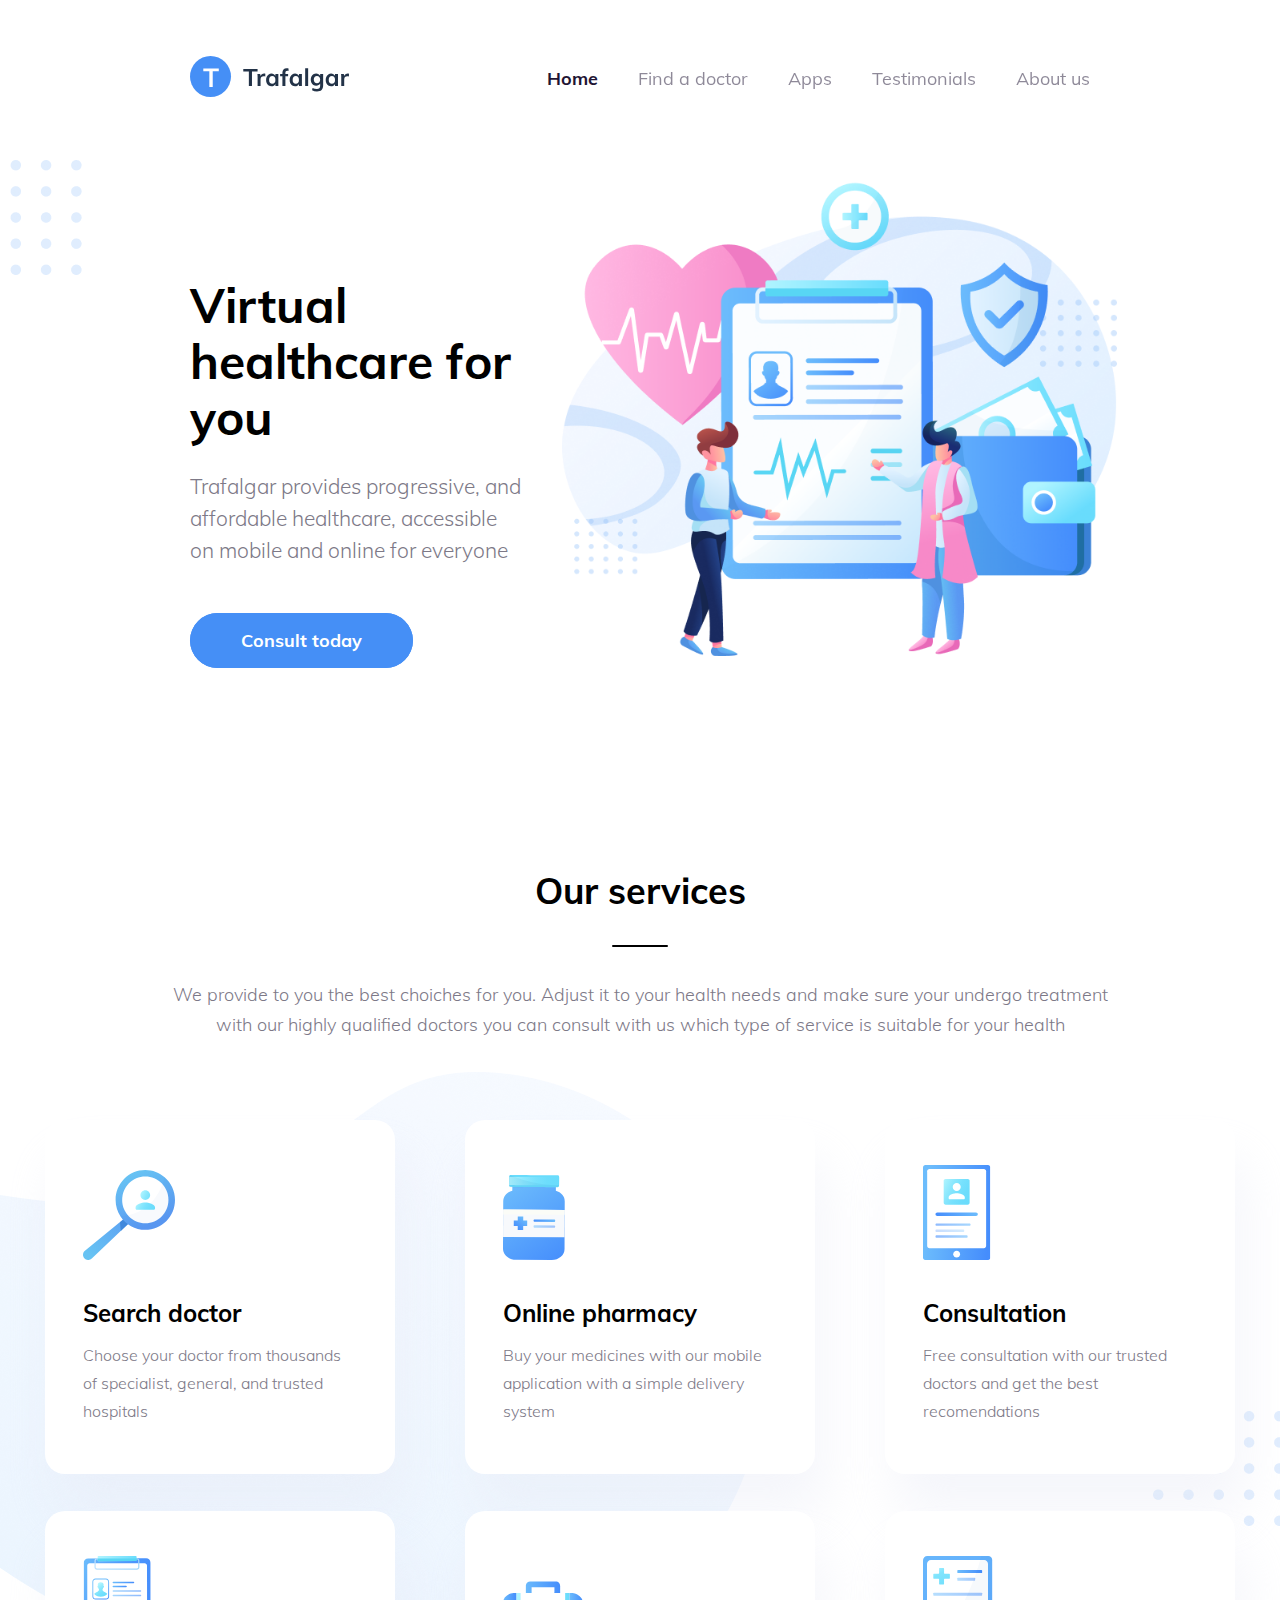
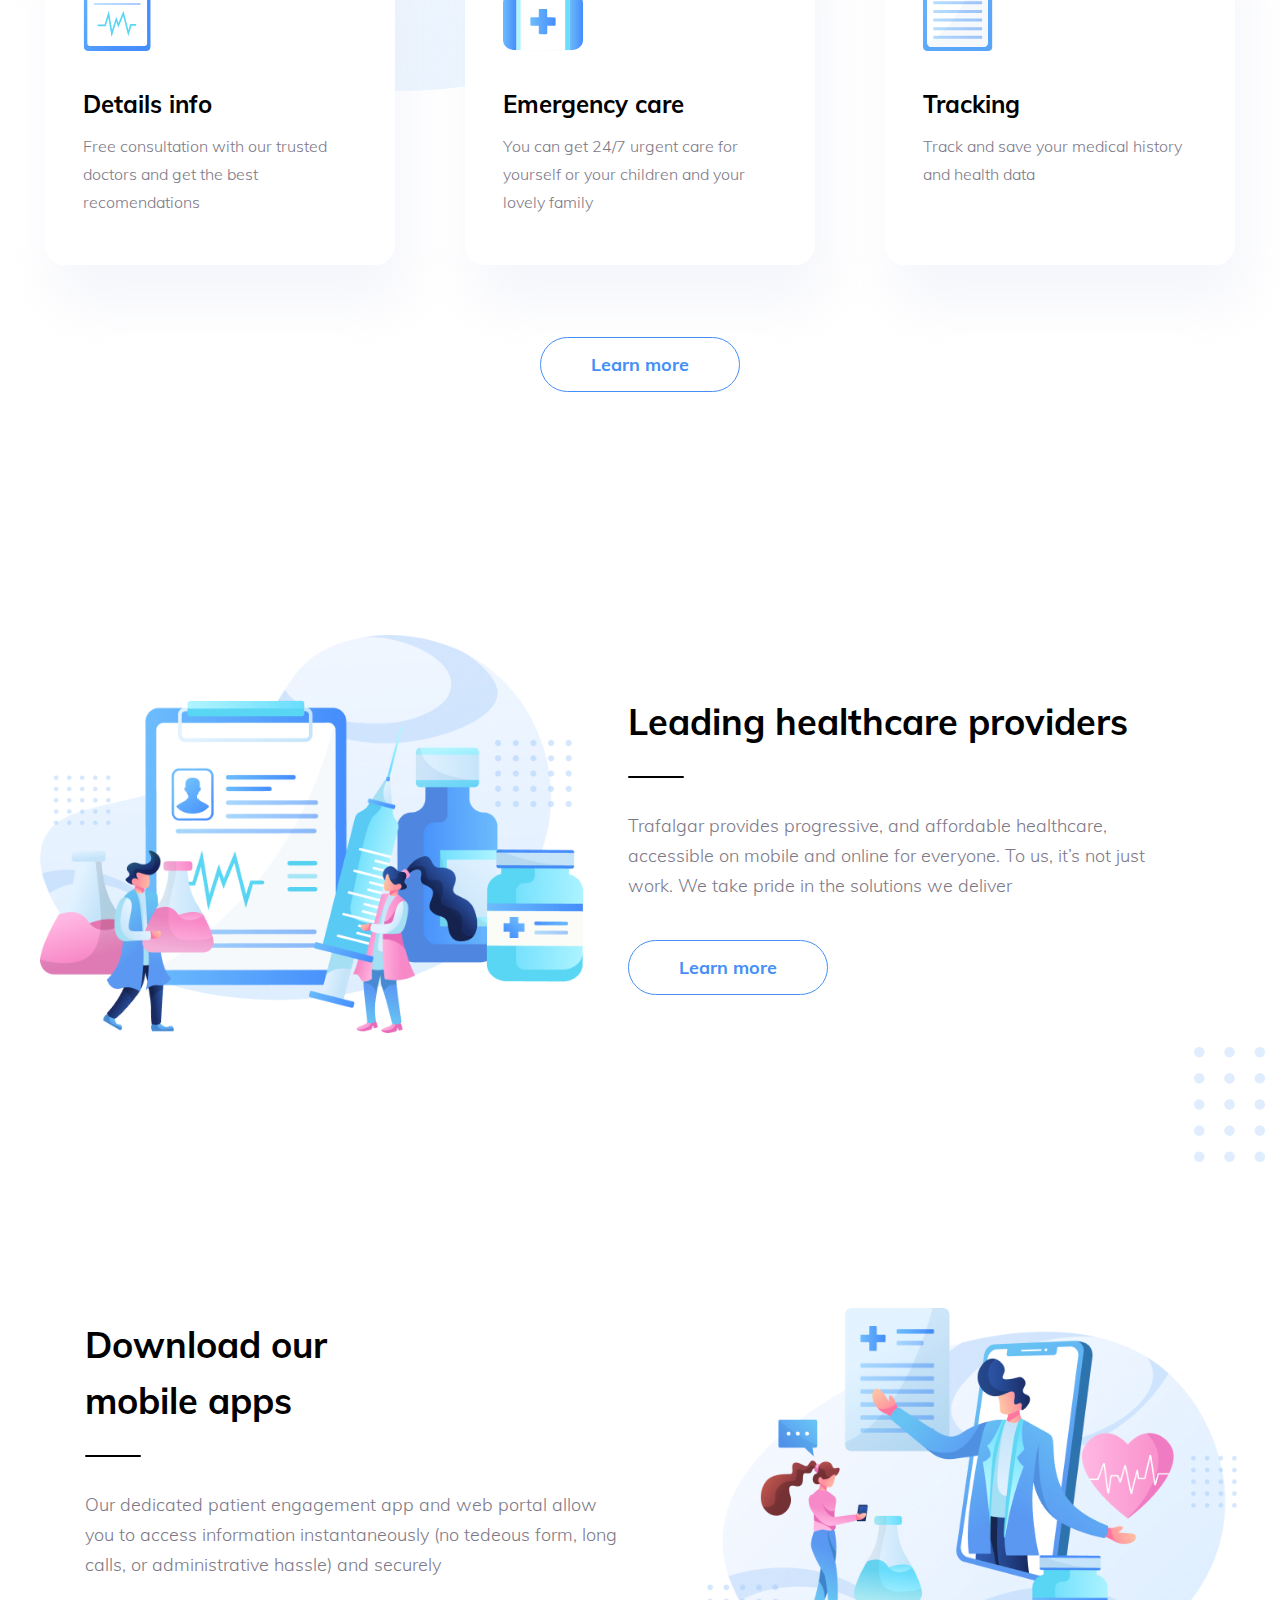
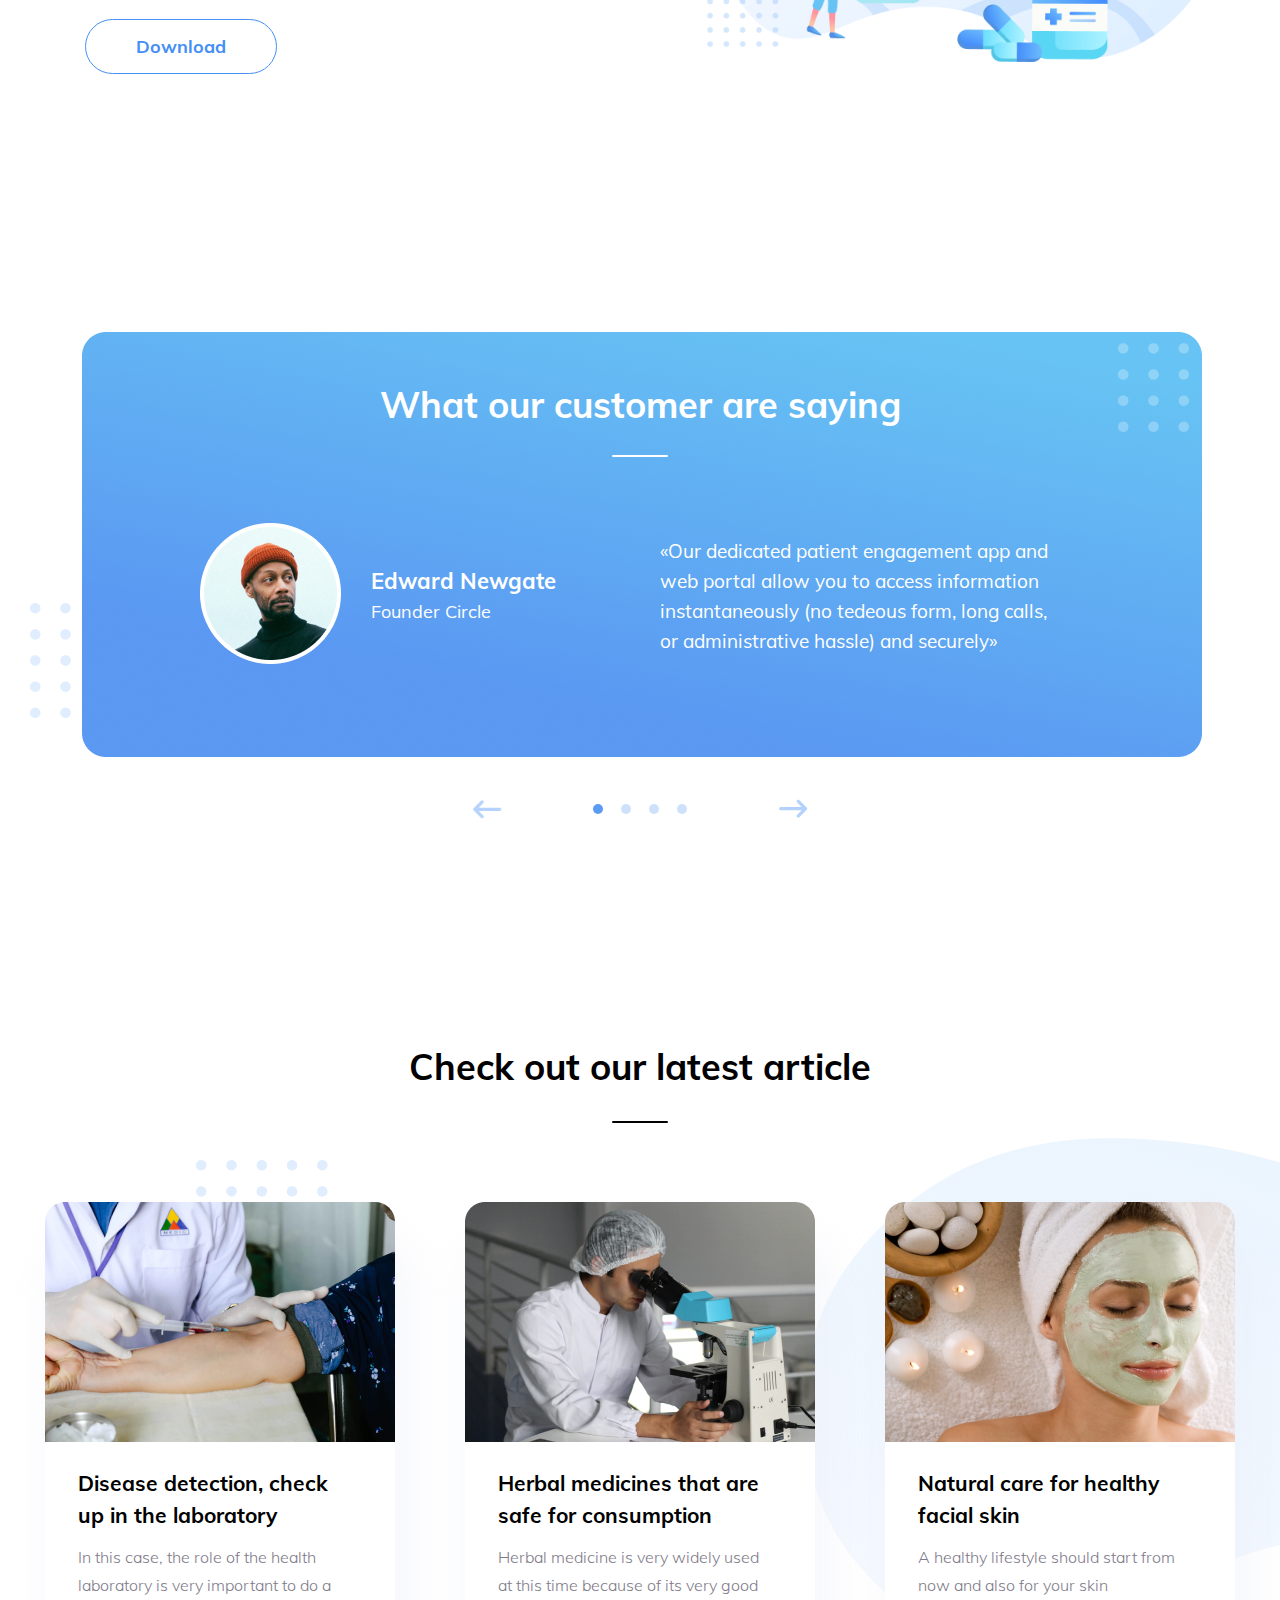
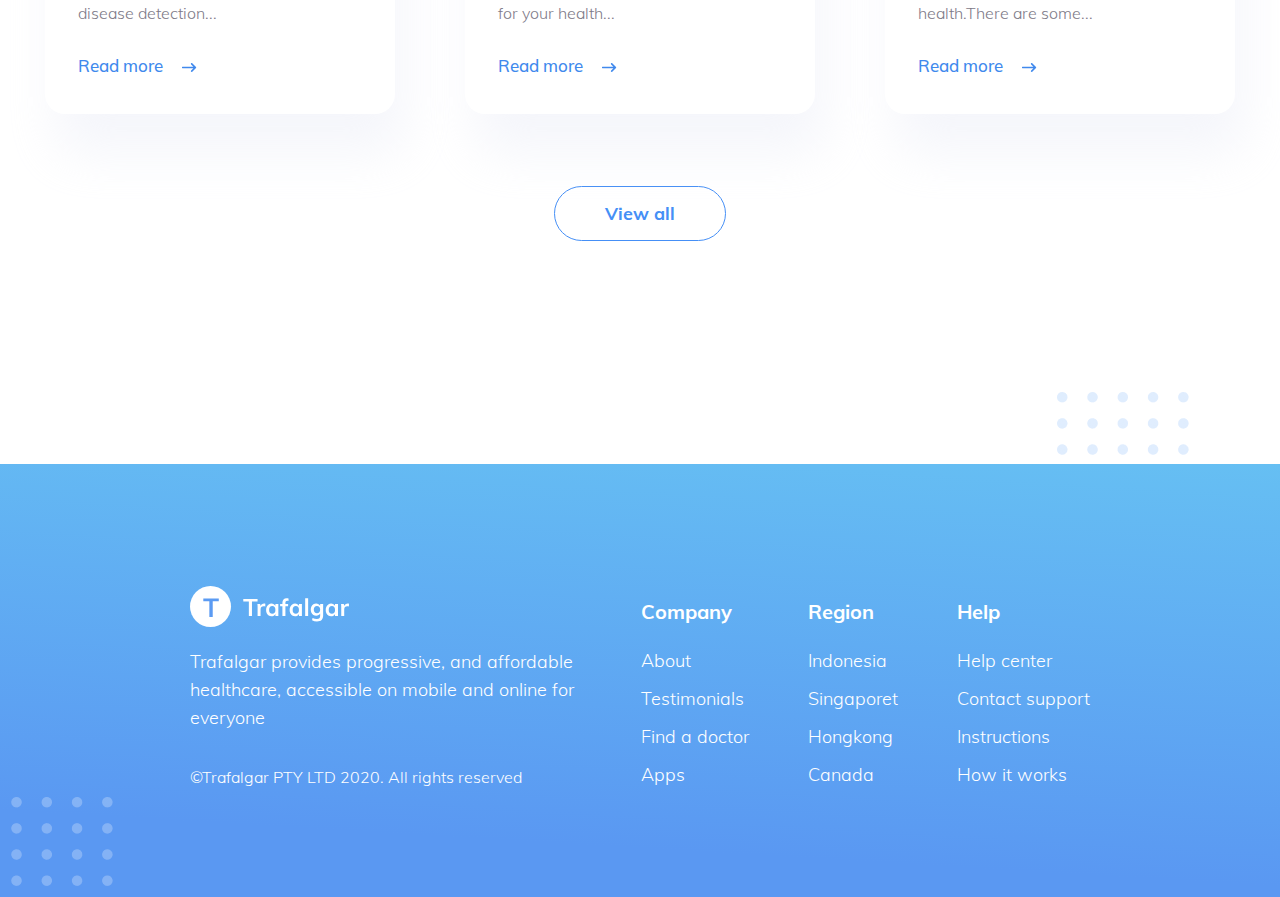
==== project-html-css/index.html @ c1dc4e87 "project-html-css" ====
<!DOCTYPE html>
<html lang="en">
<head>
	<meta charset="UTF-8">
	<title>Проект модуля HTML&& CSS</title>
	<link rel="stylesheet" href="./css/style.css">
	<meta name="viewport" content="width=device-width, initial-scale=1.0">
</head>

<body>
	<div class="trafalgar">
		<header class="header">
			<div class="header__logo">
				<img src="./img/logo.svg" alt="">
			</div>
			<div class="header__nav">
				<a class="header__navLink header__navLinkActive" href="#">Home</a>
				<a class="header__navLink" href="#">Find a doctor</a>
				<a class="header__navLink" href="#">Apps</a>
				<a class="header__navLink" href="#">Testimonials</a>
				<a class="header__navLink" href="#">About us</a>
			</div>
		</header>

		<div class="wrapper">
			<section class="virtual">
				<div class="virtual__about">
					<h1 class="virtual__aboutTitle">Virtual healthcare for you</h1>
					<div class="virtual__aboutText">
						Trafalgar provides progressive, and affordable healthcare, accessible on&nbsp;mobile and online for everyone
					</div>
<!--					<a href="#" class="virtual__aboutLink">Consult today</a>-->

					<div class="virtual__button">
						<a href="#" class="button buttonActive">Consult today</a>
					</div>
				</div>
				<div class="virtual__img">
					<img src="./img/virtual.png" alt="" class="virtual__imgMain">
				</div>
			</section>

			<section class="services">
				<div class="services__title">
					Our services
				</div>
				<div class="trafalgarHr">
				</div>
				<div class="services__text">
					We provide to you the best choiches for you. Adjust it to your health needs and make sure your undergo treatment with our highly qualified doctors you can consult with us which type of service is suitable for your health
				</div>
				<div class="services__items">
					<div class="services__group">
						<div class="services__groupImg">
							<img src="./img/search.svg" alt="">
						</div>
						<h3 class="services__groupTitle">
							Search doctor
						</h3>
						<div class="services__groupText">
							Choose your doctor from thousands of specialist, general, and trusted hospitals
						</div>
					</div>
					<div class="services__group">
						<div class="services__groupImg">
							<img src="./img/pharma.svg" alt="">
						</div>
						<h3 class="services__groupTitle">
							Online pharmacy
						</h3>
						<div class="services__groupText">
							Buy your medicines with our mobile application with a simple delivery system
						</div>
					</div>
					<div class="services__group">
						<div class="services__groupImg">
							<img src="./img/consultation.svg" alt="">
						</div>
						<h3 class="services__groupTitle">
							Consultation
						</h3>
						<div class="services__groupText">
							Free consultation with our trusted doctors and get the best recomendations
						</div>
					</div>
					<div class="services__group">
						<div class="services__groupImg">
							<img src="./img/details.svg" alt="">
						</div>
						<h3 class="services__groupTitle">
							Details info
						</h3>
						<div class="services__groupText">
							Free consultation with our trusted doctors and get the best recomendations
						</div>
					</div>
					<div class="services__group">
						<div class="services__groupImg">
							<img src="./img/emergency-care.svg" alt="">
						</div>
						<h3 class="services__groupTitle">
							Emergency care
						</h3>
						<div class="services__groupText">
							You can get 24/7 urgent care for yourself or your children and your lovely family
						</div>
					</div>
					<div class="services__group">
						<div class="services__groupImg">
							<img src="./img/tracking.svg" alt="">
						</div>
						<h3 class="services__groupTitle">
							Tracking
						</h3>
						<div class="services__groupText">
							Track and save your medical history and health data
						</div>
					</div>
				</div>
				<div class="trafalgar__button">
					<a href="#" class="button">Learn more</a>
				</div>
			</section>

			<section class="leading">
				<div class="leadingWrapper">
					<div class="leading__img">
						<img src="./img/trafalgar-leading.png" alt="">
					</div>
					<div class="leading__info">
						<div class="leading__infoTitle">
							Leading healthcare providers
						</div>
						<div class="trafalgarHr">
						</div>
						<div class="leading__infoText">
							Trafalgar provides progressive, and affordable healthcare, accessible on&nbsp;mobile and online for everyone. To&nbsp;us, it&rsquo;s not just work. We&nbsp;take pride in&nbsp;the solutions we&nbsp;deliver
						</div>
						<div class="trafalgar__button">
							<a href="#" class="button">Learn more</a>
						</div>
					</div>
				</div>
			</section>

			<section class="download">
				<div class="downloadWrapper">
					<div class="download__img">
						<img src="./img/trafalgar-download.png" alt="">
					</div>
					<div class="download__info">
						<div class="download__infoTitle">
							Download our <br>
							mobile apps
						</div>
						<div class="trafalgarHr">
						</div>
						<div class="download__infoText">
							Our dedicated patient engagement app and web portal allow you to&nbsp;access information instantaneously (no&nbsp;tedeous form, long calls, or&nbsp;administrative hassle) and securely
						</div>
						<div class="trafalgar__button">
							<a href="#" class="button">Download</a>
						</div>
					</div>
				</div>
			</section>

			<section class="slider">
				<div class="sliderWrapper">
					<div class="slider__slide">
						<div class="slider__slideTitle">
							What our customer are saying
						</div>
						<div class="trafalgarHr">
						</div>
						<div class="slider__slideInfo">
							<div class="slider__slideAuthor">
								<div class="slider__slideAuthor--img">
									<img src="./img/author.png" alt="">
								</div>
								<div class="slider__slideAuthor--info">
									<div class="slider__slideAuthor--name">
										Edward Newgate
									</div>
									<div class="slider__slideAuthor--profession">
										Founder Circle
									</div>
								</div>
							</div>
							<div class="slider__slideText">
								&laquo;Our dedicated patient engagement app and web portal allow you to&nbsp;access information instantaneously (no&nbsp;tedeous form, long calls, or&nbsp;administrative hassle) and securely&raquo;
							</div>
						</div>
					</div>
					<div class="slider__nav">
						<div class="slider__navPrev">
							<img src="./img/arrowslider.png" alt="">
						</div>
						<div class="slider__navTabs">
							<div class="slider__navTab slider__navTab--active">
							</div>
							<div class="slider__navTab">
							</div>
							<div class="slider__navTab">
							</div>
							<div class="slider__navTab">
							</div>
						</div>
						<div class="slider__navNext">
							<img src="./img/arrowslider.png" alt="">
						</div>
					</div>
				</div>
			</section>


			<section class="checkOut">
				<div class="checkOut__title">
					Check out our latest article
				</div>
				<div class="trafalgarHr">
				</div>
				<!--
				<div class="checkOut__text">
					
				</div>
-->
				<div class="checkOut__articles">
					<div class="checkOut__group">
						<div class="checkOut__groupImg">
							<img src="./img/article1.png" alt="">
						</div>
						<div class="checkOut__groupDescription">
							<h3 class="checkOut__groupTitle">
								Disease detection, check up in the laboratory
							</h3>
							<div class="checkOut__groupText">
								In this case, the role of the health laboratory is very important to do a disease detection...
							</div>
							<div class="checkOut__more">
								<a href="" class="checkOut__moreText">Read more
									<img src="./img/more.png" alt="" class="checkOut__moreImg">
								</a>
							</div>
						</div>
					</div>
					<div class="checkOut__group">

						<div class="checkOut__groupImg">
							<img src="./img/article2.png" alt="">
						</div>

						<div class="checkOut__groupDescription">
							<h3 class="checkOut__groupTitle">
								Herbal medicines that are safe for consumption
							</h3>
							<div class="checkOut__groupText">
								Herbal medicine is very widely used at this time because of its very good for your health...
							</div>
							<div class="checkOut__more">
								<a href="" class="checkOut__moreText">Read more
									<img src="./img/more.png" alt="" class="checkOut__moreImg">
								</a>
							</div>
						</div>
					</div>
					<div class="checkOut__group">

						<div class="checkOut__groupImg">
							<img src="./img/article3.png" alt="">
						</div>

						<div class="checkOut__groupDescription">
							<h3 class="checkOut__groupTitle">
								Natural care for healthy facial skin
							</h3>
							<div class="checkOut__groupText">
								A healthy lifestyle should start from now and also for your skin health.There are some...
							</div>
							<div class="checkOut__more">
								<a href="" class="checkOut__moreText">Read more
									<img src="./img/more.png" alt="" class="checkOut__moreImg">
								</a>
							</div>
						</div>
					</div>

				</div>
				<div class="trafalgar__button">
					<a href="#" class="button">View all</a>
				</div>
			</section>
		</div>

		<footer class="footer">
			<div class="footer__about">
				<div class="footer__logo">
					<img src="./img/footer-logo.svg" alt="">
				</div>
				<div class="footer__desc">
					Trafalgar provides progressive, and affordable healthcare, accessible on&nbsp;mobile and online for everyone
				</div>
				<div class="footer__copyright">
					&copy;Trafalgar PTY LTD 2020. All rights reserved
				</div>
			</div>
			<div class="footer__navItems">
				<div class="footer__title">
					Company
				</div>
				<a class="footer__navLink" href="#">About</a>
				<a class="footer__navLink" href="#">Testimonials</a>
				<a class="footer__navLink" href="#">Find a doctor</a>
				<a class="footer__navLink" href="#">Apps</a>
			</div>
			<div class="footer__navItems">
				<div class="footer__title">
					Region
				</div>
				<a class="footer__navLink" href="#">Indonesia</a>
				<a class="footer__navLink" href="#">Singaporet</a>
				<a class="footer__navLink" href="#">Hongkong</a>
				<a class="footer__navLink" href="#">Canada</a>
			</div>
			<div class="footer__navItems">
				<div class="footer__title">
					Help
				</div>
				<a class="footer__navLink" href="#">Help center</a>
				<a class="footer__navLink" href="#">Contact support</a>
				<a class="footer__navLink" href="#">Instructions</a>
				<a class="footer__navLink" href="#">How it works</a>
			</div>
		</footer>
	</div>

</body></html>
---- project-html-css/css/style.css ----
@import './font.css';
@import './virtual.css';
@import './services.css';
@import './leading.css';
@import './download.css';
@import './button.css';
@import './checkout.css';
@import './slider.css';
@import './footer.css';

* {
	padding: 0;
	margin: 0;
}

.trafalgar {
	max-width: 1600px;
	margin: 0 auto;
	font-family: 'Mulish', sans-serif;
}

.header {
	position: relative;
	display: flex;
	justify-content: space-between;
	align-items: center;
	padding: 56px 190px;
}

.header:before {
	content: url(../img/el-header.png);
	position: absolute;
	z-index: -1;
	top: 160px;
	left: 0px;
}

.header__nav {
	display: flex;
	justify-content: space-between;
}

.header__navLink {
	margin-left: 40px;
	font-weight: 400;
	font-size: 18px;
	line-height: 23px;
	color: #1F1534;
	opacity: 0.5;
	text-decoration: none;
}

.header__navLinkActive {
	opacity: 1;
	font-weight: 700;
}

.header__navLink:hover {
	opacity: 1;
	font-weight: 400;
	cursor: pointer;
}


@media only screen and (max-width: 960px) {
	.header {
		flex-direction: column;
		align-items: center;
		padding: 56px 40px;
	}
	.header__nav{
	display: flex;
	justify-content: space-between;
		flex-wrap: wrap;
		max-width: 300px;
	}
	.header__logo {
		padding-bottom: 40px;
	}
}

.trafalgarHr {
	box-sizing: border-box;
	display: flex;
	justify-content: center;
	align-items: center;
	width: 56px;
	height: 2px;
	background: #000000;
	margin: 26px auto 33px;
	border-radius: 5px;
}
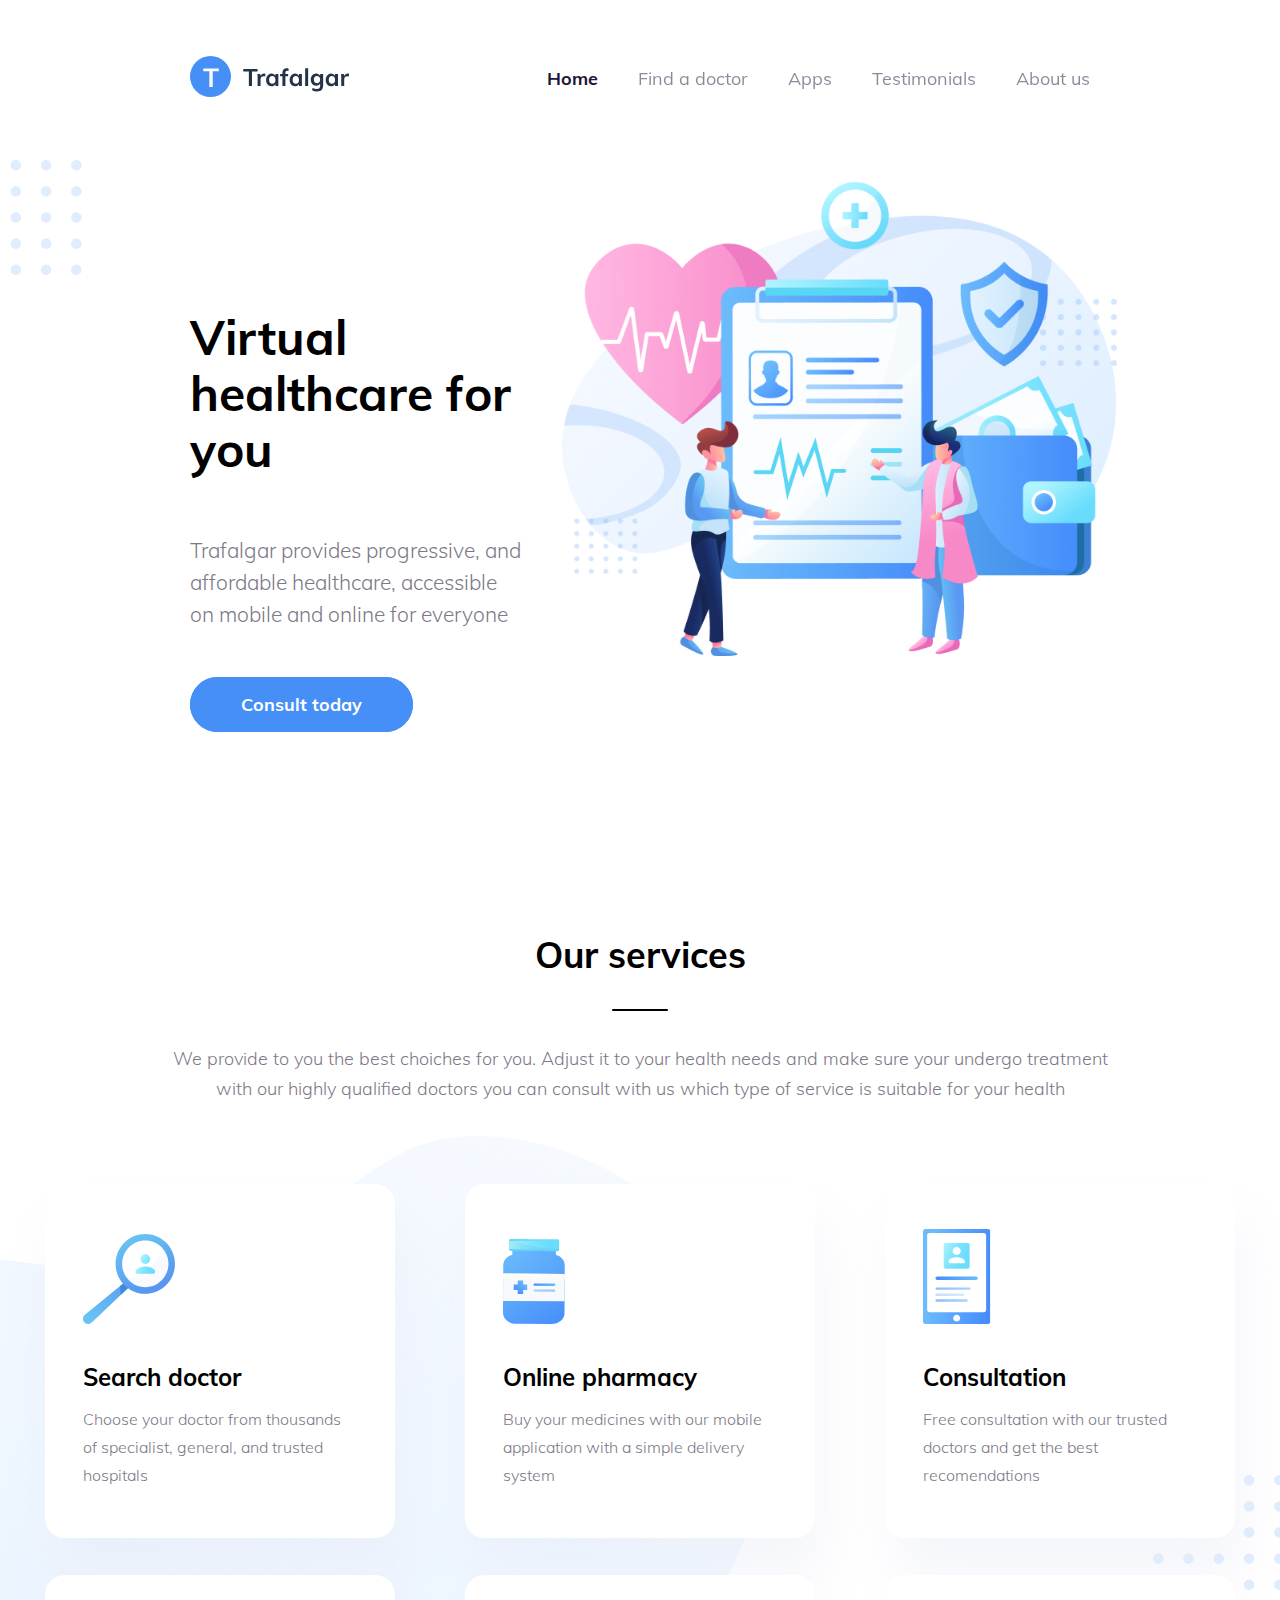
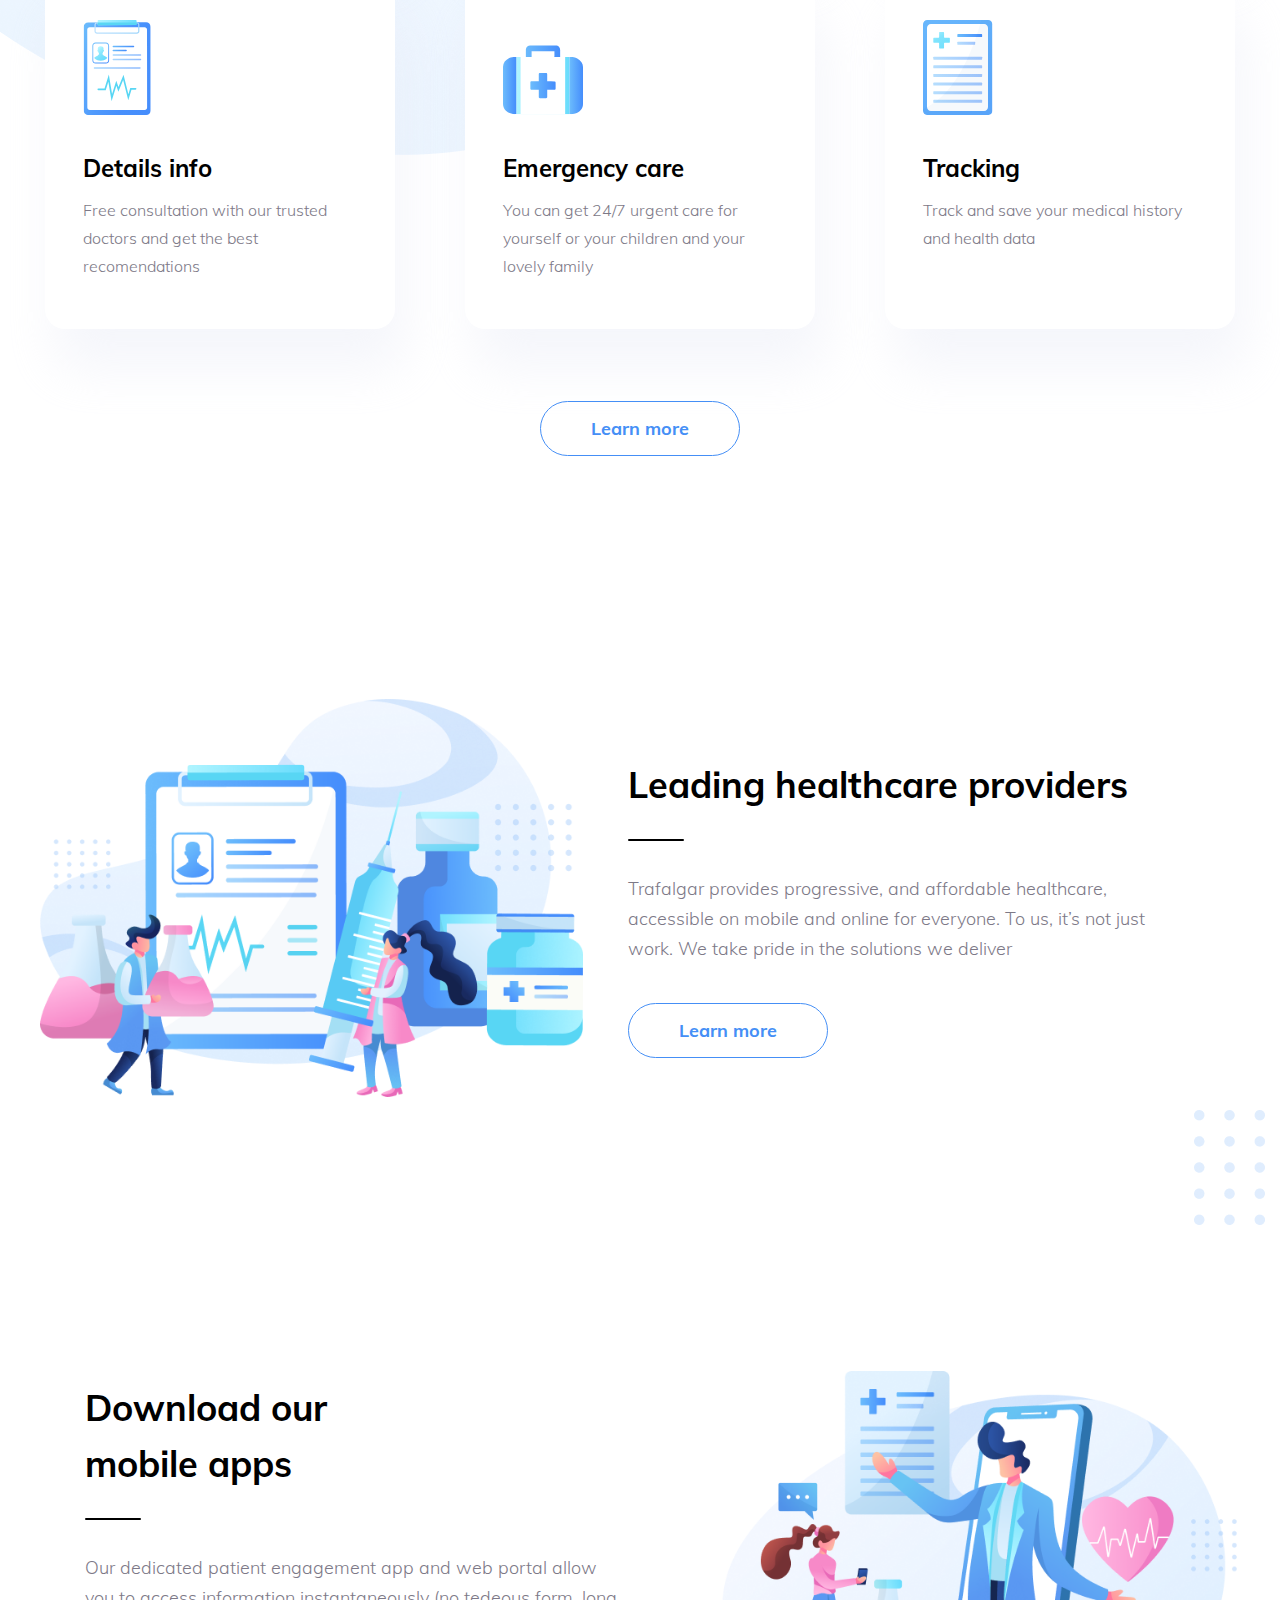
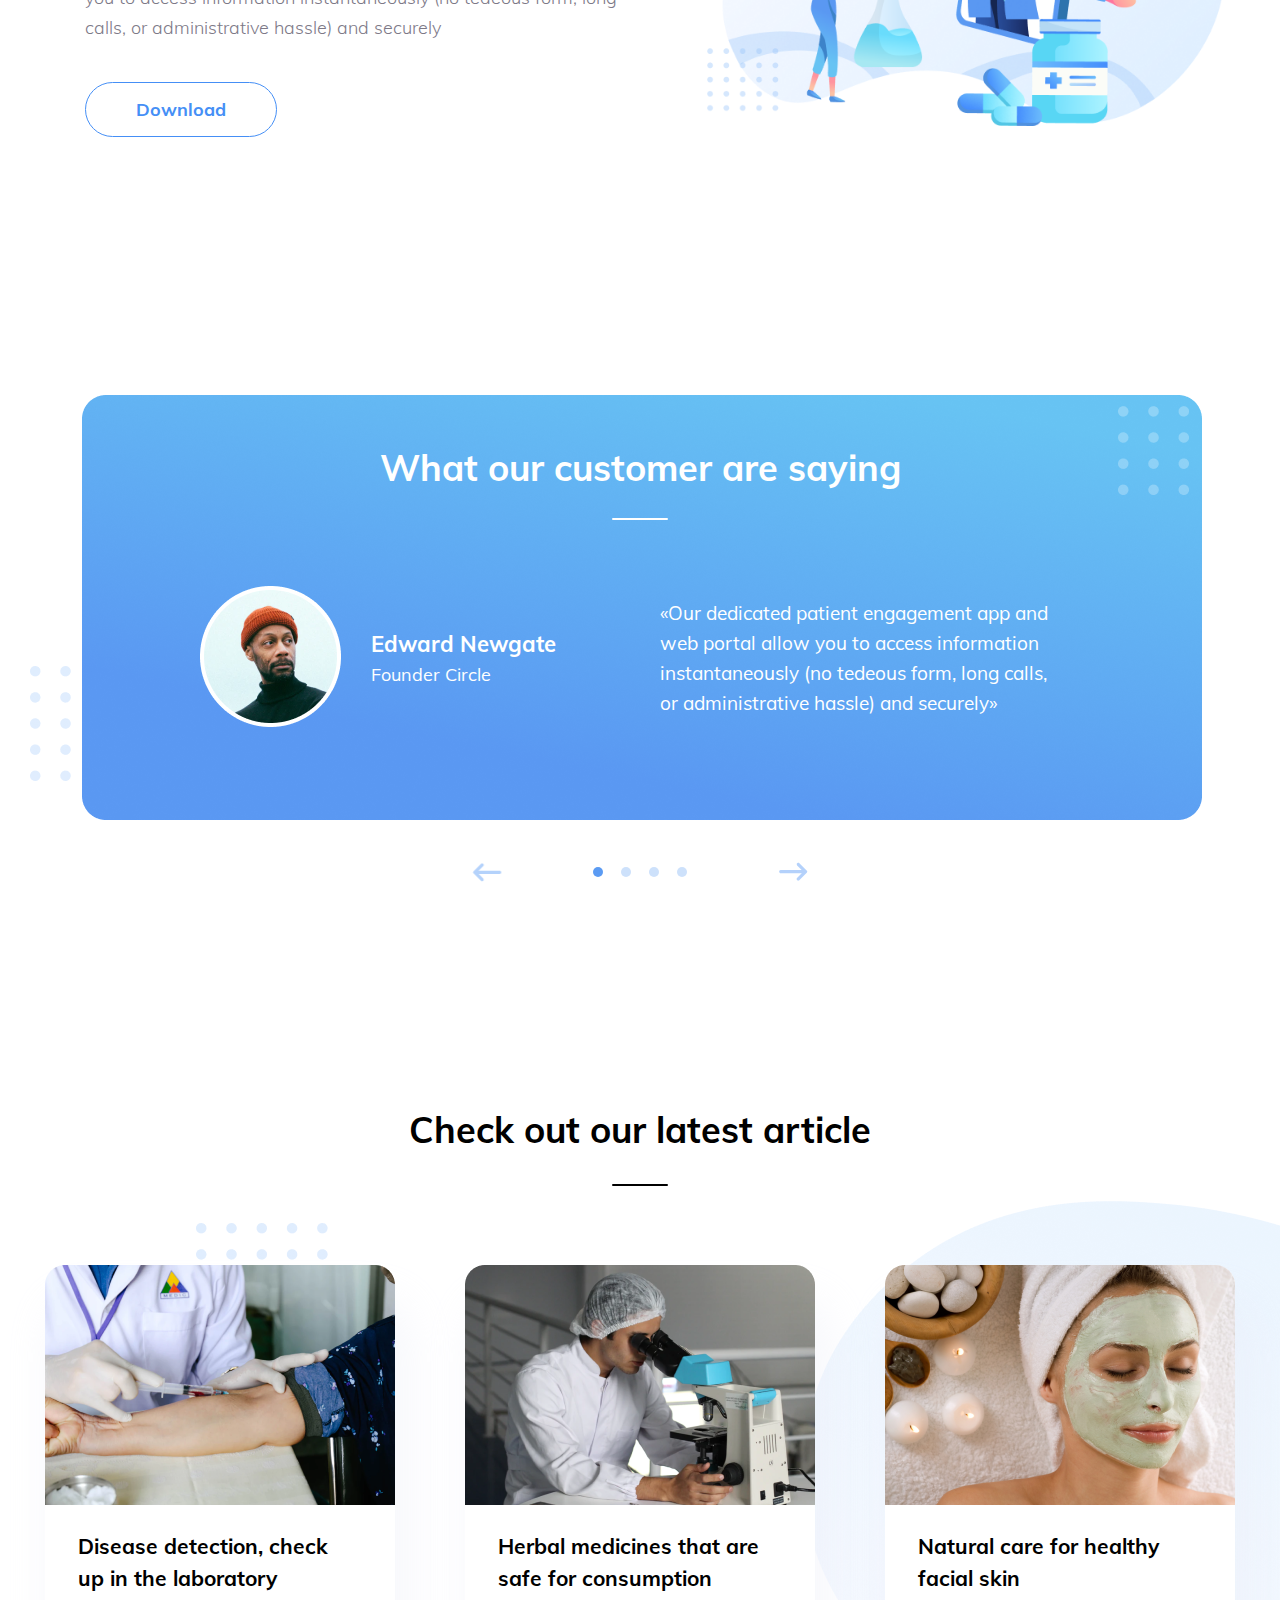
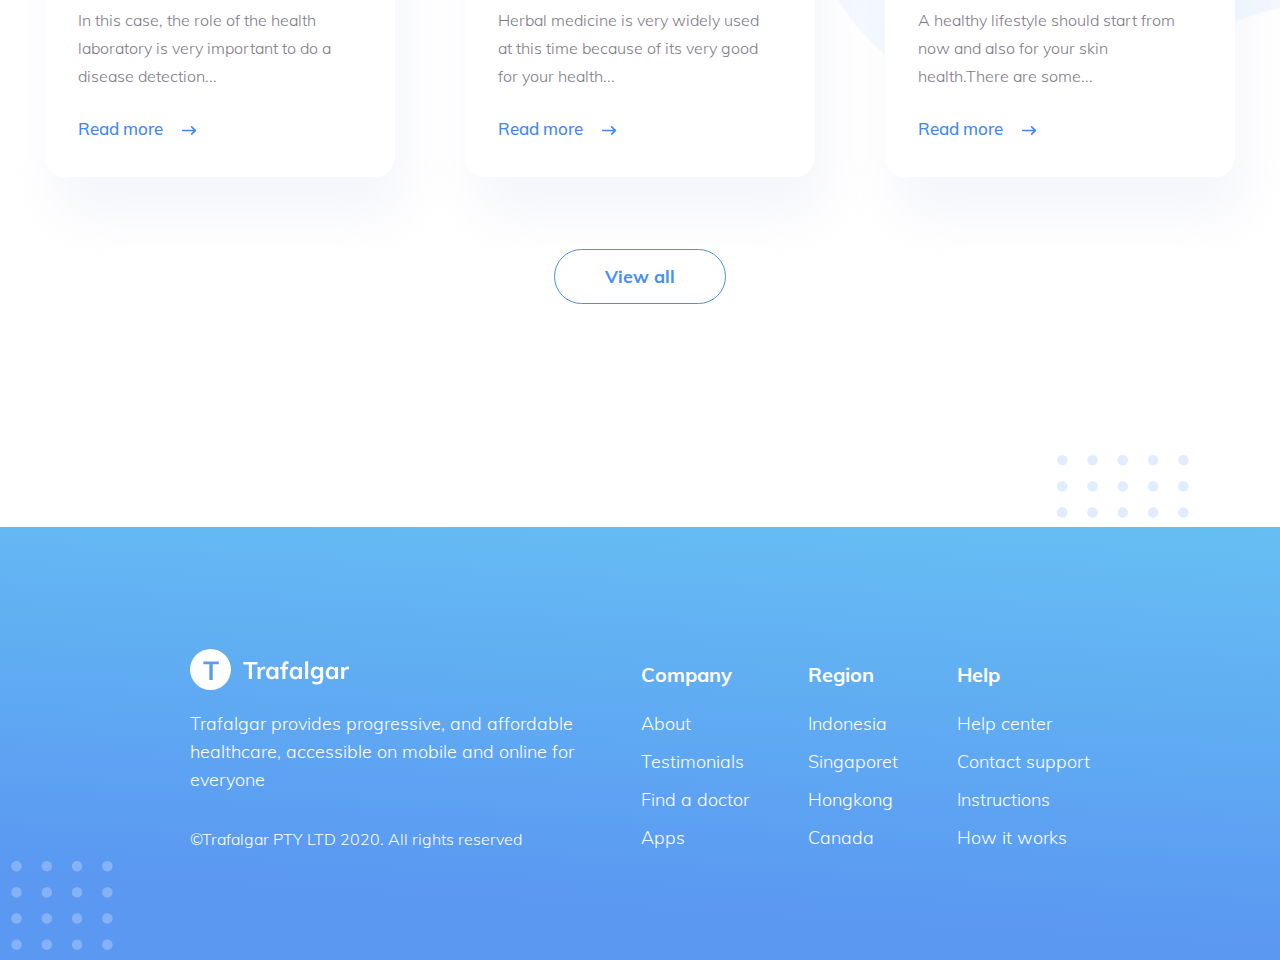
==== commit 73412f88: "html+css2" ====
--- a/project-html-css/index.html
+++ b/project-html-css/index.html
@@ -29,7 +29,7 @@
 					<div class="virtual__aboutText">
 						Trafalgar provides progressive, and affordable healthcare, accessible on&nbsp;mobile and online for everyone
 					</div>
-<!--					<a href="#" class="virtual__aboutLink">Consult today</a>-->
+					<!--					<a href="#" class="virtual__aboutLink">Consult today</a>-->
 
 					<div class="virtual__button">
 						<a href="#" class="button buttonActive">Consult today</a>
--- a/project-html-css/css/style.css
+++ b/project-html-css/css/style.css
@@ -1,5 +1,8 @@
 @import './font.css';
+@import './color.css';
+@import './normalize.css';
 @import './virtual.css';
+@import './header.css';
 @import './services.css';
 @import './leading.css';
 @import './download.css';
@@ -19,66 +22,6 @@
 	font-family: 'Mulish', sans-serif;
 }
 
-.header {
-	position: relative;
-	display: flex;
-	justify-content: space-between;
-	align-items: center;
-	padding: 56px 190px;
-}
-
-.header:before {
-	content: url(../img/el-header.png);
-	position: absolute;
-	z-index: -1;
-	top: 160px;
-	left: 0px;
-}
-
-.header__nav {
-	display: flex;
-	justify-content: space-between;
-}
-
-.header__navLink {
-	margin-left: 40px;
-	font-weight: 400;
-	font-size: 18px;
-	line-height: 23px;
-	color: #1F1534;
-	opacity: 0.5;
-	text-decoration: none;
-}
-
-.header__navLinkActive {
-	opacity: 1;
-	font-weight: 700;
-}
-
-.header__navLink:hover {
-	opacity: 1;
-	font-weight: 400;
-	cursor: pointer;
-}
-
-
-@media only screen and (max-width: 960px) {
-	.header {
-		flex-direction: column;
-		align-items: center;
-		padding: 56px 40px;
-	}
-	.header__nav{
-	display: flex;
-	justify-content: space-between;
-		flex-wrap: wrap;
-		max-width: 300px;
-	}
-	.header__logo {
-		padding-bottom: 40px;
-	}
-}
-
 .trafalgarHr {
 	box-sizing: border-box;
 	display: flex;
@@ -86,7 +29,7 @@
 	align-items: center;
 	width: 56px;
 	height: 2px;
-	background: #000000;
+	background: var(--c-black);
 	margin: 26px auto 33px;
 	border-radius: 5px;
-}
+}